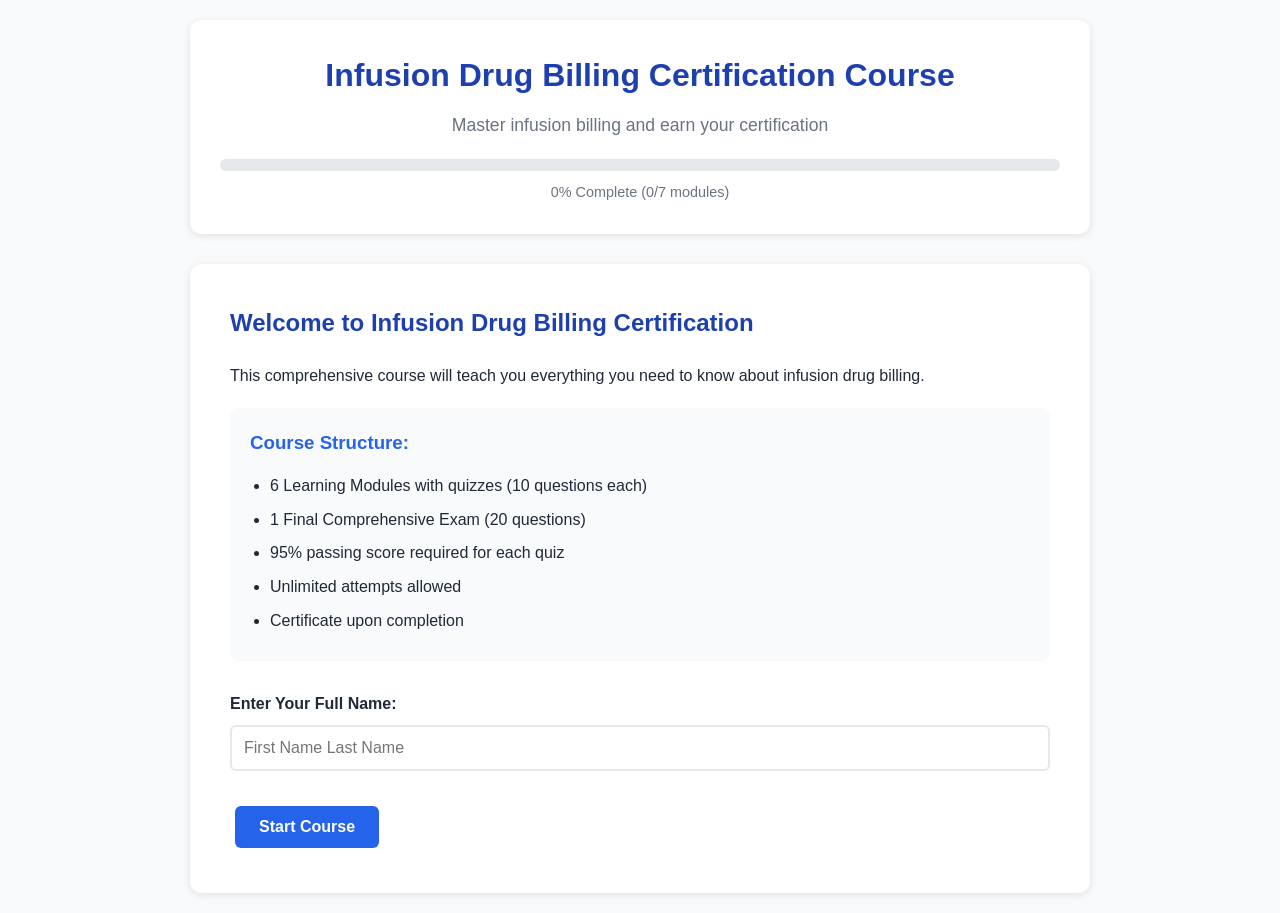
==== index.html @ d0e4aba7 "Initial commit: Infusion Drug Billing Certification Course - Complete 7-module course with quizzes -" ====
<!DOCTYPE html>
<html lang="en">
<head>
    <meta charset="UTF-8">
    <meta name="viewport" content="width=device-width, initial-scale=1.0">
    <title>Infusion Drug Billing Certification Course</title>
    <link rel="stylesheet" href="course.css">
</head>
<body>
    <div class="container">
        <!-- Header -->
        <header class="header">
            <h1>Infusion Drug Billing Certification Course</h1>
            <p class="subtitle">Master infusion billing and earn your certification</p>
            <div class="progress-bar-container">
                <div class="progress-bar" id="overallProgress"></div>
            </div>
            <p class="progress-text" id="progressText">0% Complete</p>
        </header>

        <!-- Welcome Screen -->
        <div id="welcomeScreen" class="screen active">
            <div class="welcome-card">
                <h2>Welcome to Infusion Drug Billing Certification</h2>
                <p>This comprehensive course will teach you everything you need to know about infusion drug billing.</p>

                <div class="course-info">
                    <h3>Course Structure:</h3>
                    <ul>
                        <li>6 Learning Modules with quizzes (10 questions each)</li>
                        <li>1 Final Comprehensive Exam (20 questions)</li>
                        <li>95% passing score required for each quiz</li>
                        <li>Unlimited attempts allowed</li>
                        <li>Certificate upon completion</li>
                    </ul>
                </div>

                <div class="input-group">
                    <label for="studentName">Enter Your Full Name:</label>
                    <input type="text" id="studentName" placeholder="First Name Last Name" required>
                </div>

                <button class="btn btn-primary" onclick="startCourse()">Start Course</button>
            </div>
        </div>

        <!-- Module List Screen -->
        <div id="moduleScreen" class="screen">
            <h2>Course Modules</h2>
            <div class="module-list" id="moduleList"></div>
            <button class="btn btn-secondary" onclick="showWelcome()">Back to Welcome</button>
        </div>

        <!-- Lesson Screen -->
        <div id="lessonScreen" class="screen">
            <div class="lesson-header">
                <h2 id="lessonTitle"></h2>
                <button class="btn btn-secondary" onclick="showModules()">Back to Modules</button>
            </div>
            <div class="lesson-content" id="lessonContent"></div>
            <button class="btn btn-primary" onclick="startQuiz()">Take Quiz</button>
        </div>

        <!-- Quiz Screen -->
        <div id="quizScreen" class="screen">
            <div class="quiz-header">
                <h2 id="quizTitle"></h2>
                <p id="quizProgress"></p>
            </div>
            <div class="question-container" id="questionContainer"></div>
            <div class="quiz-navigation">
                <button class="btn btn-secondary" id="prevBtn" onclick="previousQuestion()">Previous</button>
                <button class="btn btn-primary" id="nextBtn" onclick="nextQuestion()">Next</button>
                <button class="btn btn-success" id="submitBtn" onclick="submitQuiz()" style="display:none;">Submit Quiz</button>
            </div>
        </div>

        <!-- Results Screen -->
        <div id="resultsScreen" class="screen">
            <div class="results-card" id="resultsCard"></div>
        </div>

        <!-- Certificate Screen -->
        <div id="certificateScreen" class="screen">
            <div class="certificate-preview">
                <h2>🎓 Congratulations!</h2>
                <p>You have successfully completed the Infusion Drug Billing Certification Course.</p>
                <div class="certificate-container" id="certificateContainer"></div>
                <button class="btn btn-primary" onclick="downloadCertificate()">Download Certificate</button>
                <button class="btn btn-secondary" onclick="resetCourse()">Start New Course</button>
            </div>
        </div>
    </div>

    <script src="course.js"></script>
</body>
</html>
---- course.css ----
:root {
    --primary: #2563eb;
    --primary-dark: #1e40af;
    --success: #059669;
    --warning: #d97706;
    --danger: #dc2626;
    --text: #1f2937;
    --text-muted: #6b7280;
    --border: #e5e7eb;
    --bg: #f9fafb;
    --bg-light: #ffffff;
}

* {
    margin: 0;
    padding: 0;
    box-sizing: border-box;
}

body {
    font-family: 'Segoe UI', Tahoma, Geneva, Verdana, sans-serif;
    line-height: 1.6;
    color: var(--text);
    background: var(--bg);
    padding: 20px;
}

.container {
    max-width: 900px;
    margin: 0 auto;
}

/* Header */
.header {
    background: var(--bg-light);
    padding: 30px;
    border-radius: 12px;
    box-shadow: 0 2px 8px rgba(0,0,0,0.1);
    margin-bottom: 30px;
    text-align: center;
}

.header h1 {
    color: var(--primary-dark);
    margin-bottom: 10px;
}

.subtitle {
    color: var(--text-muted);
    font-size: 1.1rem;
    margin-bottom: 20px;
}

/* Progress Bar */
.progress-bar-container {
    width: 100%;
    height: 12px;
    background: var(--border);
    border-radius: 6px;
    overflow: hidden;
    margin: 20px 0 10px;
}

.progress-bar {
    height: 100%;
    background: linear-gradient(90deg, var(--success), var(--primary));
    width: 0%;
    transition: width 0.3s ease;
}

.progress-text {
    color: var(--text-muted);
    font-size: 0.9rem;
}

/* Screens */
.screen {
    display: none;
    animation: fadeIn 0.3s ease;
}

.screen.active {
    display: block;
}

@keyframes fadeIn {
    from { opacity: 0; transform: translateY(10px); }
    to { opacity: 1; transform: translateY(0); }
}

/* Welcome Card */
.welcome-card {
    background: var(--bg-light);
    padding: 40px;
    border-radius: 12px;
    box-shadow: 0 2px 8px rgba(0,0,0,0.1);
}

.welcome-card h2 {
    color: var(--primary-dark);
    margin-bottom: 20px;
}

.course-info {
    background: var(--bg);
    padding: 20px;
    border-radius: 8px;
    margin: 20px 0;
}

.course-info h3 {
    color: var(--primary);
    margin-bottom: 15px;
}

.course-info ul {
    margin-left: 20px;
}

.course-info li {
    margin-bottom: 8px;
}

.input-group {
    margin: 30px 0;
}

.input-group label {
    display: block;
    margin-bottom: 8px;
    font-weight: 600;
    color: var(--text);
}

.input-group input {
    width: 100%;
    padding: 12px;
    border: 2px solid var(--border);
    border-radius: 6px;
    font-size: 1rem;
    transition: border-color 0.3s;
}

.input-group input:focus {
    outline: none;
    border-color: var(--primary);
}

/* Buttons */
.btn {
    padding: 12px 24px;
    border: none;
    border-radius: 6px;
    font-size: 1rem;
    font-weight: 600;
    cursor: pointer;
    transition: all 0.3s;
    margin: 5px;
}

.btn-primary {
    background: var(--primary);
    color: white;
}

.btn-primary:hover {
    background: var(--primary-dark);
    transform: translateY(-2px);
}

.btn-secondary {
    background: var(--text-muted);
    color: white;
}

.btn-secondary:hover {
    background: var(--text);
    transform: translateY(-2px);
}

.btn-success {
    background: var(--success);
    color: white;
}

.btn-success:hover {
    background: #047857;
    transform: translateY(-2px);
}

/* Module List */
.module-list {
    display: grid;
    gap: 20px;
}

.module-card {
    background: var(--bg-light);
    padding: 25px;
    border-radius: 12px;
    box-shadow: 0 2px 8px rgba(0,0,0,0.1);
    cursor: pointer;
    transition: all 0.3s;
    border: 2px solid transparent;
}

.module-card:hover {
    transform: translateY(-3px);
    box-shadow: 0 4px 12px rgba(0,0,0,0.15);
    border-color: var(--primary);
}

.module-card.completed {
    border-color: var(--success);
    background: #f0fdf4;
}

.module-card.locked {
    opacity: 0.6;
    cursor: not-allowed;
}

.module-card.locked:hover {
    transform: none;
    box-shadow: 0 2px 8px rgba(0,0,0,0.1);
}

.module-header {
    display: flex;
    justify-content: space-between;
    align-items: center;
    margin-bottom: 10px;
}

.module-title {
    font-size: 1.3rem;
    font-weight: 600;
    color: var(--primary-dark);
}

.module-status {
    padding: 4px 12px;
    border-radius: 20px;
    font-size: 0.85rem;
    font-weight: 600;
}

.status-completed {
    background: #d1fae5;
    color: #065f46;
}

.status-locked {
    background: #fee2e2;
    color: #991b1b;
}

.status-available {
    background: #dbeafe;
    color: var(--primary-dark);
}

.module-description {
    color: var(--text-muted);
    margin-bottom: 10px;
}

.module-score {
    font-size: 0.9rem;
    color: var(--success);
    font-weight: 600;
}

/* Lesson Content */
.lesson-header {
    display: flex;
    justify-content: space-between;
    align-items: center;
    margin-bottom: 30px;
}

.lesson-content {
    background: var(--bg-light);
    padding: 30px;
    border-radius: 12px;
    box-shadow: 0 2px 8px rgba(0,0,0,0.1);
    margin-bottom: 20px;
}

.lesson-content h3 {
    color: var(--primary);
    margin: 25px 0 15px;
}

.lesson-content ul, .lesson-content ol {
    margin-left: 25px;
    margin-bottom: 15px;
}

.lesson-content li {
    margin-bottom: 8px;
}

.lesson-content table {
    width: 100%;
    border-collapse: collapse;
    margin: 20px 0;
    border: 1px solid var(--border);
    border-radius: 8px;
    overflow: hidden;
}

.lesson-content th {
    background: var(--primary);
    color: white;
    padding: 12px;
    text-align: left;
}

.lesson-content td {
    padding: 12px;
    border-bottom: 1px solid var(--border);
}

.lesson-content tr:last-child td {
    border-bottom: none;
}

.callout {
    padding: 15px;
    border-radius: 8px;
    margin: 15px 0;
    border-left: 4px solid;
}

.callout-info {
    background: #dbeafe;
    border-color: var(--primary);
}

.callout-warning {
    background: #fef3c7;
    border-color: var(--warning);
}

.callout-success {
    background: #d1fae5;
    border-color: var(--success);
}

/* Quiz */
.quiz-header {
    text-align: center;
    margin-bottom: 30px;
}

#quizProgress {
    color: var(--text-muted);
    font-size: 0.95rem;
}

.question-container {
    background: var(--bg-light);
    padding: 30px;
    border-radius: 12px;
    box-shadow: 0 2px 8px rgba(0,0,0,0.1);
    margin-bottom: 20px;
    min-height: 300px;
}

.question-text {
    font-size: 1.2rem;
    font-weight: 600;
    color: var(--text);
    margin-bottom: 25px;
    line-height: 1.5;
}

.options {
    display: flex;
    flex-direction: column;
    gap: 12px;
}

.option {
    display: flex;
    align-items: center;
    padding: 15px;
    border: 2px solid var(--border);
    border-radius: 8px;
    cursor: pointer;
    transition: all 0.3s;
}

.option:hover {
    background: var(--bg);
    border-color: var(--primary);
}

.option input[type="radio"] {
    margin-right: 12px;
    width: 20px;
    height: 20px;
    cursor: pointer;
}

.option label {
    cursor: pointer;
    flex: 1;
}

.option.selected {
    background: #dbeafe;
    border-color: var(--primary);
}

.quiz-navigation {
    display: flex;
    justify-content: space-between;
    margin-top: 20px;
}

/* Results */
.results-card {
    background: var(--bg-light);
    padding: 40px;
    border-radius: 12px;
    box-shadow: 0 2px 8px rgba(0,0,0,0.1);
    text-align: center;
}

.results-card h2 {
    font-size: 2rem;
    margin-bottom: 20px;
}

.score-display {
    font-size: 4rem;
    font-weight: 700;
    margin: 30px 0;
}

.score-display.pass {
    color: var(--success);
}

.score-display.fail {
    color: var(--danger);
}

.result-message {
    font-size: 1.2rem;
    margin-bottom: 30px;
}

.result-message.pass {
    color: var(--success);
}

.result-message.fail {
    color: var(--danger);
}

.question-review {
    text-align: left;
    background: var(--bg);
    padding: 20px;
    border-radius: 8px;
    margin: 20px 0;
    max-height: 400px;
    overflow-y: auto;
}

.review-item {
    padding: 15px;
    margin-bottom: 10px;
    border-radius: 6px;
}

.review-item.correct {
    background: #d1fae5;
    border-left: 4px solid var(--success);
}

.review-item.incorrect {
    background: #fee2e2;
    border-left: 4px solid var(--danger);
}

.review-question {
    font-weight: 600;
    margin-bottom: 8px;
}

.review-answer {
    font-size: 0.9rem;
    color: var(--text-muted);
}

/* Certificate */
.certificate-preview {
    text-align: center;
}

.certificate-container {
    background: var(--bg-light);
    padding: 50px;
    border-radius: 12px;
    box-shadow: 0 4px 16px rgba(0,0,0,0.15);
    margin: 30px 0;
    border: 10px solid var(--primary);
}

.certificate-content {
    text-align: center;
}

.certificate-content h1 {
    font-size: 2.5rem;
    color: var(--primary-dark);
    margin-bottom: 30px;
    font-family: 'Georgia', serif;
}

.certificate-content .cert-text {
    font-size: 1.1rem;
    margin: 15px 0;
}

.certificate-content .student-name {
    font-size: 2rem;
    font-weight: 700;
    color: var(--primary);
    margin: 30px 0;
    font-family: 'Georgia', serif;
}

.certificate-content .course-title {
    font-size: 1.3rem;
    font-weight: 600;
    margin: 20px 0;
}

.certificate-content .cert-date {
    font-size: 1rem;
    color: var(--text-muted);
    margin-top: 30px;
}

/* Responsive */
@media (max-width: 768px) {
    .container {
        padding: 10px;
    }

    .welcome-card,
    .lesson-content,
    .question-container,
    .results-card {
        padding: 20px;
    }

    .quiz-navigation {
        flex-direction: column;
    }

    .btn {
        width: 100%;
    }

    .certificate-container {
        padding: 30px 20px;
    }

    .certificate-content h1 {
        font-size: 1.8rem;
    }

    .certificate-content .student-name {
        font-size: 1.5rem;
    }
}
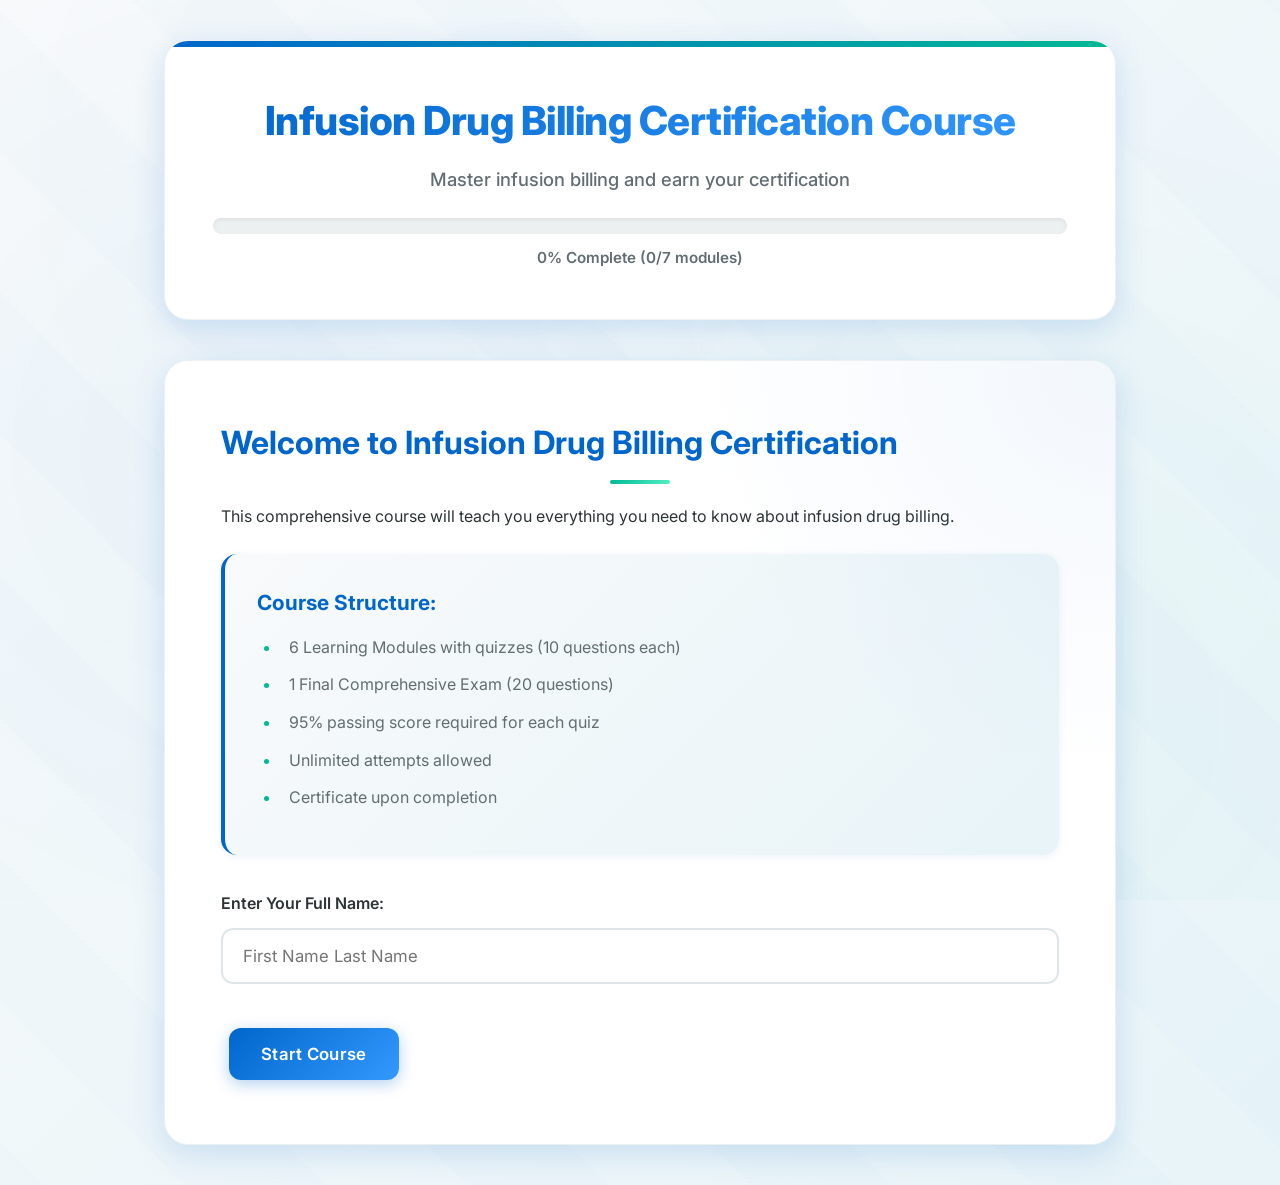
==== commit 2b2c1b47: "Upgrade to modern healthcare-themed UI design - Add modern color palette with healthcare theme (blue" ====
--- a/index.html
+++ b/index.html
@@ -4,6 +4,9 @@
     <meta charset="UTF-8">
     <meta name="viewport" content="width=device-width, initial-scale=1.0">
     <title>Infusion Drug Billing Certification Course</title>
+    <link rel="preconnect" href="https://fonts.googleapis.com">
+    <link rel="preconnect" href="https://fonts.gstatic.com" crossorigin>
+    <link href="https://fonts.googleapis.com/css2?family=Inter:wght@400;500;600;700;800&display=swap" rel="stylesheet">
     <link rel="stylesheet" href="course.css">
 </head>
 <body>
--- a/course.css
+++ b/course.css
@@ -1,14 +1,41 @@
 :root {
-    --primary: #2563eb;
-    --primary-dark: #1e40af;
-    --success: #059669;
-    --warning: #d97706;
-    --danger: #dc2626;
-    --text: #1f2937;
-    --text-muted: #6b7280;
-    --border: #e5e7eb;
-    --bg: #f9fafb;
-    --bg-light: #ffffff;
+    /* Modern Healthcare Color Palette */
+    --primary: #0066CC;
+    --primary-light: #3399FF;
+    --primary-dark: #004C99;
+    --secondary: #00B894;
+    --secondary-light: #55EFC4;
+    --success: #00B894;
+    --warning: #FDCB6E;
+    --danger: #FF7675;
+    --info: #74B9FF;
+
+    /* Neutral Colors */
+    --text-primary: #2D3436;
+    --text-secondary: #636E72;
+    --text-muted: #B2BEC3;
+    --bg-primary: #F8FAFB;
+    --bg-secondary: #FFFFFF;
+    --bg-card: #FFFFFF;
+    --border: #DFE6E9;
+    --border-light: #ECF0F1;
+
+    /* Medical Theme Gradients */
+    --gradient-primary: linear-gradient(135deg, #0066CC 0%, #3399FF 100%);
+    --gradient-success: linear-gradient(135deg, #00B894 0%, #55EFC4 100%);
+    --gradient-header: linear-gradient(135deg, #0066CC 0%, #00B894 100%);
+    --gradient-bg: linear-gradient(135deg, #F8FAFB 0%, #E8F4F8 100%);
+
+    /* Shadows */
+    --shadow-sm: 0 2px 8px rgba(0, 102, 204, 0.08);
+    --shadow-md: 0 4px 16px rgba(0, 102, 204, 0.12);
+    --shadow-lg: 0 8px 32px rgba(0, 102, 204, 0.16);
+    --shadow-hover: 0 12px 40px rgba(0, 102, 204, 0.2);
+
+    /* Animation Timings */
+    --transition-fast: 0.2s ease;
+    --transition-normal: 0.3s ease;
+    --transition-slow: 0.5s ease;
 }
 
 * {
@@ -17,258 +44,526 @@
     box-sizing: border-box;
 }
 
+@keyframes fadeIn {
+    from {
+        opacity: 0;
+        transform: translateY(20px);
+    }
+    to {
+        opacity: 1;
+        transform: translateY(0);
+    }
+}
+
+@keyframes slideInFromRight {
+    from {
+        opacity: 0;
+        transform: translateX(30px);
+    }
+    to {
+        opacity: 1;
+        transform: translateX(0);
+    }
+}
+
+@keyframes scaleIn {
+    from {
+        opacity: 0;
+        transform: scale(0.9);
+    }
+    to {
+        opacity: 1;
+        transform: scale(1);
+    }
+}
+
+@keyframes pulse {
+    0%, 100% {
+        transform: scale(1);
+    }
+    50% {
+        transform: scale(1.05);
+    }
+}
+
+@keyframes shimmer {
+    0% {
+        background-position: -1000px 0;
+    }
+    100% {
+        background-position: 1000px 0;
+    }
+}
+
+@keyframes float {
+    0%, 100% {
+        transform: translateY(0px);
+    }
+    50% {
+        transform: translateY(-10px);
+    }
+}
+
 body {
-    font-family: 'Segoe UI', Tahoma, Geneva, Verdana, sans-serif;
+    font-family: 'Inter', 'Segoe UI', -apple-system, BlinkMacSystemFont, sans-serif;
     line-height: 1.6;
-    color: var(--text);
-    background: var(--bg);
-    padding: 20px;
+    color: var(--text-primary);
+    background: var(--gradient-bg);
+    padding: 0;
+    min-height: 100vh;
+    position: relative;
+    overflow-x: hidden;
+}
+
+/* Medical Background Pattern */
+body::before {
+    content: '';
+    position: fixed;
+    top: 0;
+    left: 0;
+    right: 0;
+    bottom: 0;
+    background-image:
+        radial-gradient(circle at 20% 50%, rgba(0, 102, 204, 0.03) 0%, transparent 50%),
+        radial-gradient(circle at 80% 80%, rgba(0, 184, 148, 0.03) 0%, transparent 50%),
+        radial-gradient(circle at 40% 20%, rgba(116, 185, 255, 0.02) 0%, transparent 50%);
+    z-index: -1;
+    animation: float 20s ease-in-out infinite;
+}
+
+/* Medical Icons Pattern (CSS-only) */
+body::after {
+    content: '';
+    position: fixed;
+    top: -50%;
+    left: -50%;
+    width: 200%;
+    height: 200%;
+    background-image:
+        repeating-linear-gradient(45deg, transparent, transparent 100px, rgba(0, 102, 204, 0.01) 100px, rgba(0, 102, 204, 0.01) 200px);
+    z-index: -1;
+    animation: shimmer 60s linear infinite;
+    pointer-events: none;
 }
 
 .container {
-    max-width: 900px;
+    max-width: 1000px;
     margin: 0 auto;
-}
-
-/* Header */
+    padding: 40px 24px;
+    position: relative;
+    z-index: 1;
+}
+
+/* Enhanced Header */
 .header {
-    background: var(--bg-light);
-    padding: 30px;
-    border-radius: 12px;
-    box-shadow: 0 2px 8px rgba(0,0,0,0.1);
-    margin-bottom: 30px;
+    background: var(--bg-secondary);
+    padding: 48px;
+    border-radius: 24px;
+    box-shadow: var(--shadow-lg);
+    margin-bottom: 40px;
     text-align: center;
+    position: relative;
+    overflow: hidden;
+    animation: fadeIn 0.6s ease;
+    border: 1px solid var(--border-light);
+}
+
+.header::before {
+    content: '';
+    position: absolute;
+    top: 0;
+    left: 0;
+    right: 0;
+    height: 6px;
+    background: var(--gradient-header);
+    animation: shimmer 3s ease-in-out infinite;
 }
 
 .header h1 {
-    color: var(--primary-dark);
-    margin-bottom: 10px;
+    background: var(--gradient-primary);
+    -webkit-background-clip: text;
+    -webkit-text-fill-color: transparent;
+    background-clip: text;
+    font-size: 2.5rem;
+    font-weight: 800;
+    margin-bottom: 12px;
+    letter-spacing: -0.5px;
+    animation: slideInFromRight 0.6s ease;
 }
 
 .subtitle {
-    color: var(--text-muted);
-    font-size: 1.1rem;
-    margin-bottom: 20px;
-}
-
-/* Progress Bar */
+    color: var(--text-secondary);
+    font-size: 1.15rem;
+    margin-bottom: 24px;
+    font-weight: 500;
+    animation: slideInFromRight 0.7s ease;
+}
+
+/* Enhanced Progress Bar */
 .progress-bar-container {
     width: 100%;
-    height: 12px;
-    background: var(--border);
-    border-radius: 6px;
+    height: 16px;
+    background: var(--border-light);
+    border-radius: 16px;
     overflow: hidden;
-    margin: 20px 0 10px;
+    margin: 24px 0 12px;
+    box-shadow: inset 0 2px 4px rgba(0, 0, 0, 0.06);
+    position: relative;
+    animation: slideInFromRight 0.8s ease;
 }
 
 .progress-bar {
     height: 100%;
-    background: linear-gradient(90deg, var(--success), var(--primary));
+    background: var(--gradient-success);
     width: 0%;
-    transition: width 0.3s ease;
+    transition: width 0.8s cubic-bezier(0.4, 0, 0.2, 1);
+    position: relative;
+    border-radius: 16px;
+    box-shadow: 0 2px 8px rgba(0, 184, 148, 0.3);
+}
+
+.progress-bar::after {
+    content: '';
+    position: absolute;
+    top: 0;
+    left: 0;
+    right: 0;
+    bottom: 0;
+    background: linear-gradient(
+        90deg,
+        transparent,
+        rgba(255, 255, 255, 0.3),
+        transparent
+    );
+    animation: shimmer 2s infinite;
 }
 
 .progress-text {
-    color: var(--text-muted);
-    font-size: 0.9rem;
-}
-
-/* Screens */
+    color: var(--text-secondary);
+    font-size: 0.95rem;
+    font-weight: 600;
+    animation: slideInFromRight 0.9s ease;
+}
+
+/* Screen Transitions */
 .screen {
     display: none;
-    animation: fadeIn 0.3s ease;
 }
 
 .screen.active {
     display: block;
-}
-
-@keyframes fadeIn {
-    from { opacity: 0; transform: translateY(10px); }
-    to { opacity: 1; transform: translateY(0); }
+    animation: fadeIn 0.5s ease;
 }
 
 /* Welcome Card */
 .welcome-card {
-    background: var(--bg-light);
-    padding: 40px;
-    border-radius: 12px;
-    box-shadow: 0 2px 8px rgba(0,0,0,0.1);
+    background: var(--bg-card);
+    padding: 56px;
+    border-radius: 24px;
+    box-shadow: var(--shadow-lg);
+    animation: scaleIn 0.6s ease;
+    border: 1px solid var(--border-light);
+    position: relative;
+    overflow: hidden;
+}
+
+.welcome-card::before {
+    content: '';
+    position: absolute;
+    top: -50%;
+    right: -50%;
+    width: 100%;
+    height: 100%;
+    background: radial-gradient(circle, rgba(0, 102, 204, 0.05) 0%, transparent 70%);
+    animation: float 15s ease-in-out infinite;
 }
 
 .welcome-card h2 {
-    color: var(--primary-dark);
+    color: var(--primary);
     margin-bottom: 20px;
+    font-size: 2rem;
+    font-weight: 700;
+    position: relative;
+}
+
+.welcome-card h2::after {
+    content: '';
+    display: block;
+    width: 60px;
+    height: 4px;
+    background: var(--gradient-success);
+    margin: 12px auto;
+    border-radius: 2px;
 }
 
 .course-info {
-    background: var(--bg);
-    padding: 20px;
-    border-radius: 8px;
-    margin: 20px 0;
+    background: linear-gradient(135deg, #F8FAFB 0%, #E8F4F8 100%);
+    padding: 32px;
+    border-radius: 16px;
+    margin: 24px 0;
+    border-left: 4px solid var(--primary);
+    box-shadow: var(--shadow-sm);
+    transition: transform var(--transition-normal), box-shadow var(--transition-normal);
+}
+
+.course-info:hover {
+    transform: translateY(-2px);
+    box-shadow: var(--shadow-md);
 }
 
 .course-info h3 {
     color: var(--primary);
-    margin-bottom: 15px;
+    margin-bottom: 16px;
+    font-size: 1.3rem;
+    font-weight: 700;
 }
 
 .course-info ul {
-    margin-left: 20px;
+    margin-left: 24px;
 }
 
 .course-info li {
-    margin-bottom: 8px;
-}
-
+    margin-bottom: 12px;
+    color: var(--text-secondary);
+    font-size: 1rem;
+    position: relative;
+    padding-left: 8px;
+}
+
+.course-info li::marker {
+    color: var(--secondary);
+}
+
+/* Input Group */
 .input-group {
-    margin: 30px 0;
+    margin: 36px 0;
+    position: relative;
 }
 
 .input-group label {
     display: block;
-    margin-bottom: 8px;
+    margin-bottom: 12px;
     font-weight: 600;
-    color: var(--text);
+    color: var(--text-primary);
+    font-size: 1rem;
 }
 
 .input-group input {
     width: 100%;
-    padding: 12px;
+    padding: 16px 20px;
     border: 2px solid var(--border);
-    border-radius: 6px;
-    font-size: 1rem;
-    transition: border-color 0.3s;
+    border-radius: 12px;
+    font-size: 1.05rem;
+    transition: all var(--transition-normal);
+    background: var(--bg-secondary);
+    font-family: inherit;
 }
 
 .input-group input:focus {
     outline: none;
     border-color: var(--primary);
-}
-
-/* Buttons */
+    box-shadow: 0 0 0 4px rgba(0, 102, 204, 0.1);
+    transform: translateY(-2px);
+}
+
+/* Enhanced Buttons */
 .btn {
-    padding: 12px 24px;
+    padding: 16px 32px;
     border: none;
-    border-radius: 6px;
-    font-size: 1rem;
+    border-radius: 12px;
+    font-size: 1.05rem;
     font-weight: 600;
     cursor: pointer;
-    transition: all 0.3s;
-    margin: 5px;
+    transition: all var(--transition-normal);
+    margin: 8px;
+    position: relative;
+    overflow: hidden;
+    font-family: inherit;
+    letter-spacing: 0.3px;
+}
+
+.btn::before {
+    content: '';
+    position: absolute;
+    top: 50%;
+    left: 50%;
+    width: 0;
+    height: 0;
+    border-radius: 50%;
+    background: rgba(255, 255, 255, 0.3);
+    transform: translate(-50%, -50%);
+    transition: width 0.6s, height 0.6s;
+}
+
+.btn:hover::before {
+    width: 300px;
+    height: 300px;
 }
 
 .btn-primary {
-    background: var(--primary);
+    background: var(--gradient-primary);
     color: white;
+    box-shadow: 0 4px 16px rgba(0, 102, 204, 0.3);
 }
 
 .btn-primary:hover {
-    background: var(--primary-dark);
-    transform: translateY(-2px);
+    transform: translateY(-3px);
+    box-shadow: var(--shadow-hover);
+}
+
+.btn-primary:active {
+    transform: translateY(-1px);
 }
 
 .btn-secondary {
     background: var(--text-muted);
     color: white;
+    box-shadow: 0 4px 16px rgba(0, 0, 0, 0.1);
 }
 
 .btn-secondary:hover {
-    background: var(--text);
-    transform: translateY(-2px);
+    background: var(--text-secondary);
+    transform: translateY(-3px);
+    box-shadow: 0 6px 20px rgba(0, 0, 0, 0.15);
 }
 
 .btn-success {
-    background: var(--success);
+    background: var(--gradient-success);
     color: white;
+    box-shadow: 0 4px 16px rgba(0, 184, 148, 0.3);
 }
 
 .btn-success:hover {
-    background: #047857;
-    transform: translateY(-2px);
+    transform: translateY(-3px);
+    box-shadow: 0 6px 24px rgba(0, 184, 148, 0.4);
 }
 
 /* Module List */
 .module-list {
     display: grid;
-    gap: 20px;
+    gap: 24px;
+    margin: 24px 0;
 }
 
 .module-card {
-    background: var(--bg-light);
-    padding: 25px;
-    border-radius: 12px;
-    box-shadow: 0 2px 8px rgba(0,0,0,0.1);
+    background: var(--bg-card);
+    padding: 32px;
+    border-radius: 20px;
+    box-shadow: var(--shadow-sm);
     cursor: pointer;
-    transition: all 0.3s;
-    border: 2px solid transparent;
+    transition: all var(--transition-normal);
+    border: 2px solid var(--border-light);
+    position: relative;
+    overflow: hidden;
+    animation: fadeIn 0.5s ease backwards;
+}
+
+.module-card:nth-child(1) { animation-delay: 0.1s; }
+.module-card:nth-child(2) { animation-delay: 0.2s; }
+.module-card:nth-child(3) { animation-delay: 0.3s; }
+.module-card:nth-child(4) { animation-delay: 0.4s; }
+.module-card:nth-child(5) { animation-delay: 0.5s; }
+.module-card:nth-child(6) { animation-delay: 0.6s; }
+.module-card:nth-child(7) { animation-delay: 0.7s; }
+
+.module-card::before {
+    content: '';
+    position: absolute;
+    top: 0;
+    left: 0;
+    width: 6px;
+    height: 100%;
+    background: var(--gradient-primary);
+    opacity: 0;
+    transition: opacity var(--transition-normal);
+}
+
+.module-card:hover::before {
+    opacity: 1;
 }
 
 .module-card:hover {
-    transform: translateY(-3px);
-    box-shadow: 0 4px 12px rgba(0,0,0,0.15);
-    border-color: var(--primary);
+    transform: translateY(-6px) translateX(4px);
+    box-shadow: var(--shadow-hover);
+    border-color: var(--primary-light);
 }
 
 .module-card.completed {
-    border-color: var(--success);
-    background: #f0fdf4;
+    border-color: var(--secondary);
+    background: linear-gradient(135deg, #FFFFFF 0%, #F0FFF8 100%);
+}
+
+.module-card.completed::before {
+    background: var(--gradient-success);
+    opacity: 1;
 }
 
 .module-card.locked {
     opacity: 0.6;
     cursor: not-allowed;
+    filter: grayscale(0.3);
 }
 
 .module-card.locked:hover {
     transform: none;
-    box-shadow: 0 2px 8px rgba(0,0,0,0.1);
+    box-shadow: var(--shadow-sm);
 }
 
 .module-header {
     display: flex;
     justify-content: space-between;
     align-items: center;
-    margin-bottom: 10px;
+    margin-bottom: 16px;
+    gap: 16px;
 }
 
 .module-title {
-    font-size: 1.3rem;
-    font-weight: 600;
-    color: var(--primary-dark);
+    font-size: 1.4rem;
+    font-weight: 700;
+    color: var(--primary);
+    flex: 1;
 }
 
 .module-status {
-    padding: 4px 12px;
+    padding: 8px 16px;
     border-radius: 20px;
     font-size: 0.85rem;
-    font-weight: 600;
+    font-weight: 700;
+    white-space: nowrap;
+    letter-spacing: 0.5px;
+    text-transform: uppercase;
 }
 
 .status-completed {
-    background: #d1fae5;
-    color: #065f46;
+    background: var(--gradient-success);
+    color: white;
+    box-shadow: 0 2px 8px rgba(0, 184, 148, 0.3);
+    animation: pulse 2s ease-in-out infinite;
 }
 
 .status-locked {
-    background: #fee2e2;
-    color: #991b1b;
+    background: #FFE5E5;
+    color: #CC0000;
 }
 
 .status-available {
-    background: #dbeafe;
-    color: var(--primary-dark);
+    background: var(--gradient-primary);
+    color: white;
+    box-shadow: 0 2px 8px rgba(0, 102, 204, 0.3);
 }
 
 .module-description {
-    color: var(--text-muted);
-    margin-bottom: 10px;
+    color: var(--text-secondary);
+    margin-bottom: 12px;
+    line-height: 1.6;
+    font-size: 1.05rem;
 }
 
 .module-score {
-    font-size: 0.9rem;
+    font-size: 1rem;
     color: var(--success);
-    font-weight: 600;
+    font-weight: 700;
+    margin-top: 12px;
 }
 
 /* Lesson Content */
@@ -276,181 +571,317 @@
     display: flex;
     justify-content: space-between;
     align-items: center;
-    margin-bottom: 30px;
+    margin-bottom: 32px;
+    flex-wrap: wrap;
+    gap: 16px;
 }
 
 .lesson-content {
-    background: var(--bg-light);
-    padding: 30px;
-    border-radius: 12px;
-    box-shadow: 0 2px 8px rgba(0,0,0,0.1);
-    margin-bottom: 20px;
+    background: var(--bg-card);
+    padding: 48px;
+    border-radius: 20px;
+    box-shadow: var(--shadow-md);
+    margin-bottom: 24px;
+    animation: scaleIn 0.5s ease;
+    border: 1px solid var(--border-light);
 }
 
 .lesson-content h3 {
     color: var(--primary);
-    margin: 25px 0 15px;
-}
-
-.lesson-content ul, .lesson-content ol {
-    margin-left: 25px;
-    margin-bottom: 15px;
+    margin: 32px 0 16px;
+    font-size: 1.5rem;
+    font-weight: 700;
+    position: relative;
+    padding-left: 16px;
+}
+
+.lesson-content h3::before {
+    content: '';
+    position: absolute;
+    left: 0;
+    top: 50%;
+    transform: translateY(-50%);
+    width: 4px;
+    height: 24px;
+    background: var(--gradient-success);
+    border-radius: 2px;
+}
+
+.lesson-content h4 {
+    color: var(--text-primary);
+    margin: 24px 0 12px;
+    font-size: 1.2rem;
+    font-weight: 600;
+}
+
+.lesson-content p {
+    color: var(--text-secondary);
+    margin-bottom: 16px;
+    font-size: 1.05rem;
+    line-height: 1.7;
+}
+
+.lesson-content ul,
+.lesson-content ol {
+    margin-left: 28px;
+    margin-bottom: 20px;
 }
 
 .lesson-content li {
-    margin-bottom: 8px;
-}
-
+    margin-bottom: 12px;
+    color: var(--text-secondary);
+    font-size: 1.05rem;
+    line-height: 1.6;
+}
+
+.lesson-content li strong {
+    color: var(--primary);
+}
+
+/* Enhanced Tables */
 .lesson-content table {
     width: 100%;
-    border-collapse: collapse;
-    margin: 20px 0;
-    border: 1px solid var(--border);
-    border-radius: 8px;
+    border-collapse: separate;
+    border-spacing: 0;
+    margin: 24px 0;
+    border-radius: 12px;
     overflow: hidden;
+    box-shadow: var(--shadow-sm);
+    border: 1px solid var(--border-light);
 }
 
 .lesson-content th {
-    background: var(--primary);
+    background: var(--gradient-primary);
     color: white;
-    padding: 12px;
+    padding: 16px;
     text-align: left;
+    font-weight: 700;
+    font-size: 0.95rem;
+    letter-spacing: 0.5px;
+    text-transform: uppercase;
 }
 
 .lesson-content td {
-    padding: 12px;
-    border-bottom: 1px solid var(--border);
+    padding: 16px;
+    border-bottom: 1px solid var(--border-light);
+    background: var(--bg-secondary);
+    transition: background var(--transition-fast);
+    font-size: 1rem;
+}
+
+.lesson-content tr:hover td {
+    background: #F8FAFB;
 }
 
 .lesson-content tr:last-child td {
     border-bottom: none;
 }
 
+.lesson-content td strong {
+    color: var(--primary);
+    font-weight: 600;
+}
+
+/* Enhanced Callouts */
 .callout {
-    padding: 15px;
-    border-radius: 8px;
-    margin: 15px 0;
+    padding: 24px;
+    border-radius: 12px;
+    margin: 24px 0;
     border-left: 4px solid;
+    position: relative;
+    animation: slideInFromRight 0.5s ease;
+    box-shadow: var(--shadow-sm);
+    transition: all var(--transition-normal);
+}
+
+.callout:hover {
+    transform: translateX(4px);
+    box-shadow: var(--shadow-md);
+}
+
+.callout strong {
+    font-size: 1.05rem;
+    display: block;
+    margin-bottom: 8px;
 }
 
 .callout-info {
-    background: #dbeafe;
-    border-color: var(--primary);
+    background: linear-gradient(135deg, #E8F4FF 0%, #F0F8FF 100%);
+    border-color: var(--info);
 }
 
 .callout-warning {
-    background: #fef3c7;
+    background: linear-gradient(135deg, #FFF8E1 0%, #FFFBF0 100%);
     border-color: var(--warning);
 }
 
 .callout-success {
-    background: #d1fae5;
+    background: linear-gradient(135deg, #E8F9F4 0%, #F0FFF8 100%);
     border-color: var(--success);
 }
 
-/* Quiz */
+/* Quiz Styling */
 .quiz-header {
     text-align: center;
-    margin-bottom: 30px;
+    margin-bottom: 32px;
+    animation: fadeIn 0.5s ease;
+}
+
+.quiz-header h2 {
+    color: var(--primary);
+    font-size: 2rem;
+    font-weight: 700;
+    margin-bottom: 12px;
 }
 
 #quizProgress {
-    color: var(--text-muted);
-    font-size: 0.95rem;
+    color: var(--text-secondary);
+    font-size: 1.05rem;
+    font-weight: 600;
 }
 
 .question-container {
-    background: var(--bg-light);
-    padding: 30px;
+    background: var(--bg-card);
+    padding: 48px;
+    border-radius: 20px;
+    box-shadow: var(--shadow-md);
+    margin-bottom: 24px;
+    min-height: 400px;
+    animation: scaleIn 0.5s ease;
+    border: 1px solid var(--border-light);
+}
+
+.question-text {
+    font-size: 1.3rem;
+    font-weight: 600;
+    color: var(--text-primary);
+    margin-bottom: 32px;
+    line-height: 1.6;
+    padding: 20px;
+    background: linear-gradient(135deg, #F8FAFB 0%, #FFFFFF 100%);
     border-radius: 12px;
-    box-shadow: 0 2px 8px rgba(0,0,0,0.1);
-    margin-bottom: 20px;
-    min-height: 300px;
-}
-
-.question-text {
-    font-size: 1.2rem;
-    font-weight: 600;
-    color: var(--text);
-    margin-bottom: 25px;
-    line-height: 1.5;
+    border-left: 4px solid var(--primary);
 }
 
 .options {
     display: flex;
     flex-direction: column;
-    gap: 12px;
+    gap: 16px;
 }
 
 .option {
     display: flex;
     align-items: center;
-    padding: 15px;
+    padding: 20px 24px;
     border: 2px solid var(--border);
-    border-radius: 8px;
+    border-radius: 12px;
     cursor: pointer;
-    transition: all 0.3s;
+    transition: all var(--transition-normal);
+    background: var(--bg-secondary);
+    position: relative;
+    overflow: hidden;
+}
+
+.option::before {
+    content: '';
+    position: absolute;
+    left: 0;
+    top: 0;
+    width: 4px;
+    height: 100%;
+    background: var(--gradient-primary);
+    transform: scaleY(0);
+    transition: transform var(--transition-normal);
 }
 
 .option:hover {
-    background: var(--bg);
+    border-color: var(--primary-light);
+    transform: translateX(8px);
+    box-shadow: var(--shadow-sm);
+}
+
+.option:hover::before {
+    transform: scaleY(1);
+}
+
+.option.selected {
+    background: linear-gradient(135deg, #E8F4FF 0%, #F0F8FF 100%);
     border-color: var(--primary);
+    box-shadow: var(--shadow-md);
+}
+
+.option.selected::before {
+    transform: scaleY(1);
 }
 
 .option input[type="radio"] {
-    margin-right: 12px;
-    width: 20px;
-    height: 20px;
+    margin-right: 16px;
+    width: 24px;
+    height: 24px;
     cursor: pointer;
+    accent-color: var(--primary);
 }
 
 .option label {
     cursor: pointer;
     flex: 1;
-}
-
-.option.selected {
-    background: #dbeafe;
-    border-color: var(--primary);
+    font-size: 1.05rem;
+    color: var(--text-secondary);
+    line-height: 1.5;
 }
 
 .quiz-navigation {
     display: flex;
     justify-content: space-between;
-    margin-top: 20px;
+    margin-top: 24px;
+    gap: 12px;
+    flex-wrap: wrap;
 }
 
 /* Results */
 .results-card {
-    background: var(--bg-light);
-    padding: 40px;
-    border-radius: 12px;
-    box-shadow: 0 2px 8px rgba(0,0,0,0.1);
+    background: var(--bg-card);
+    padding: 56px;
+    border-radius: 24px;
+    box-shadow: var(--shadow-lg);
     text-align: center;
+    animation: scaleIn 0.6s ease;
+    border: 1px solid var(--border-light);
 }
 
 .results-card h2 {
-    font-size: 2rem;
-    margin-bottom: 20px;
+    font-size: 2.2rem;
+    margin-bottom: 24px;
+    color: var(--primary);
+    font-weight: 700;
 }
 
 .score-display {
-    font-size: 4rem;
-    font-weight: 700;
-    margin: 30px 0;
+    font-size: 5rem;
+    font-weight: 800;
+    margin: 40px 0;
+    animation: pulse 2s ease-in-out infinite;
+    text-shadow: 0 4px 8px rgba(0, 0, 0, 0.1);
 }
 
 .score-display.pass {
-    color: var(--success);
+    background: var(--gradient-success);
+    -webkit-background-clip: text;
+    -webkit-text-fill-color: transparent;
+    background-clip: text;
 }
 
 .score-display.fail {
-    color: var(--danger);
+    background: linear-gradient(135deg, #FF7675 0%, #FF6B6B 100%);
+    -webkit-background-clip: text;
+    -webkit-text-fill-color: transparent;
+    background-clip: text;
 }
 
 .result-message {
-    font-size: 1.2rem;
-    margin-bottom: 30px;
+    font-size: 1.4rem;
+    margin-bottom: 32px;
+    font-weight: 600;
 }
 
 .result-message.pass {
@@ -461,103 +892,191 @@
     color: var(--danger);
 }
 
+/* Question Review */
 .question-review {
     text-align: left;
-    background: var(--bg);
+    background: var(--bg-primary);
+    padding: 24px;
+    border-radius: 16px;
+    margin: 32px 0;
+    max-height: 500px;
+    overflow-y: auto;
+    border: 1px solid var(--border-light);
+}
+
+.question-review::-webkit-scrollbar {
+    width: 8px;
+}
+
+.question-review::-webkit-scrollbar-track {
+    background: var(--border-light);
+    border-radius: 4px;
+}
+
+.question-review::-webkit-scrollbar-thumb {
+    background: var(--primary);
+    border-radius: 4px;
+}
+
+.review-item {
     padding: 20px;
-    border-radius: 8px;
-    margin: 20px 0;
-    max-height: 400px;
-    overflow-y: auto;
-}
-
-.review-item {
-    padding: 15px;
-    margin-bottom: 10px;
-    border-radius: 6px;
-}
+    margin-bottom: 12px;
+    border-radius: 12px;
+    border-left: 4px solid;
+    animation: fadeIn 0.5s ease backwards;
+}
+
+.review-item:nth-child(1) { animation-delay: 0.05s; }
+.review-item:nth-child(2) { animation-delay: 0.1s; }
+.review-item:nth-child(3) { animation-delay: 0.15s; }
 
 .review-item.correct {
-    background: #d1fae5;
-    border-left: 4px solid var(--success);
+    background: linear-gradient(135deg, #E8F9F4 0%, #F0FFF8 100%);
+    border-color: var(--success);
 }
 
 .review-item.incorrect {
-    background: #fee2e2;
-    border-left: 4px solid var(--danger);
+    background: linear-gradient(135deg, #FFE8E8 0%, #FFF0F0 100%);
+    border-color: var(--danger);
 }
 
 .review-question {
     font-weight: 600;
     margin-bottom: 8px;
+    color: var(--text-primary);
+    font-size: 1.05rem;
 }
 
 .review-answer {
-    font-size: 0.9rem;
-    color: var(--text-muted);
+    font-size: 0.95rem;
+    color: var(--text-secondary);
+    line-height: 1.6;
 }
 
 /* Certificate */
 .certificate-preview {
     text-align: center;
+    animation: fadeIn 0.6s ease;
+}
+
+.certificate-preview h2 {
+    font-size: 2.5rem;
+    margin-bottom: 16px;
+    background: var(--gradient-success);
+    -webkit-background-clip: text;
+    -webkit-text-fill-color: transparent;
+    background-clip: text;
 }
 
 .certificate-container {
-    background: var(--bg-light);
-    padding: 50px;
+    background: var(--bg-card);
+    padding: 64px;
+    border-radius: 24px;
+    box-shadow: var(--shadow-lg);
+    margin: 40px 0;
+    border: 12px solid transparent;
+    background-image:
+        linear-gradient(white, white),
+        var(--gradient-header);
+    background-origin: border-box;
+    background-clip: padding-box, border-box;
+    position: relative;
+    animation: scaleIn 0.8s ease;
+}
+
+.certificate-container::before {
+    content: '';
+    position: absolute;
+    top: 24px;
+    left: 24px;
+    right: 24px;
+    bottom: 24px;
+    border: 2px dashed var(--border);
     border-radius: 12px;
-    box-shadow: 0 4px 16px rgba(0,0,0,0.15);
-    margin: 30px 0;
-    border: 10px solid var(--primary);
+    pointer-events: none;
 }
 
 .certificate-content {
     text-align: center;
+    position: relative;
+    z-index: 1;
 }
 
 .certificate-content h1 {
+    font-size: 3rem;
+    background: var(--gradient-primary);
+    -webkit-background-clip: text;
+    -webkit-text-fill-color: transparent;
+    background-clip: text;
+    margin-bottom: 32px;
+    font-family: 'Georgia', serif;
+    font-weight: 700;
+}
+
+.certificate-content .cert-text {
+    font-size: 1.15rem;
+    margin: 16px 0;
+    color: var(--text-secondary);
+}
+
+.certificate-content .student-name {
     font-size: 2.5rem;
-    color: var(--primary-dark);
-    margin-bottom: 30px;
+    font-weight: 700;
+    background: var(--gradient-success);
+    -webkit-background-clip: text;
+    -webkit-text-fill-color: transparent;
+    background-clip: text;
+    margin: 32px 0;
     font-family: 'Georgia', serif;
 }
 
-.certificate-content .cert-text {
-    font-size: 1.1rem;
-    margin: 15px 0;
-}
-
-.certificate-content .student-name {
-    font-size: 2rem;
+.certificate-content .course-title {
+    font-size: 1.5rem;
     font-weight: 700;
+    margin: 24px 0;
     color: var(--primary);
-    margin: 30px 0;
-    font-family: 'Georgia', serif;
-}
-
-.certificate-content .course-title {
-    font-size: 1.3rem;
-    font-weight: 600;
-    margin: 20px 0;
 }
 
 .certificate-content .cert-date {
     font-size: 1rem;
     color: var(--text-muted);
-    margin-top: 30px;
-}
-
-/* Responsive */
+    margin-top: 32px;
+}
+
+/* Responsive Design */
 @media (max-width: 768px) {
     .container {
-        padding: 10px;
+        padding: 24px 16px;
+    }
+
+    .header {
+        padding: 32px 24px;
+        border-radius: 16px;
+    }
+
+    .header h1 {
+        font-size: 1.8rem;
+    }
+
+    .subtitle {
+        font-size: 1rem;
     }
 
     .welcome-card,
     .lesson-content,
     .question-container,
     .results-card {
-        padding: 20px;
+        padding: 32px 24px;
+        border-radius: 16px;
+    }
+
+    .module-card {
+        padding: 24px;
+    }
+
+    .module-header {
+        flex-direction: column;
+        align-items: flex-start;
     }
 
     .quiz-navigation {
@@ -566,17 +1085,50 @@
 
     .btn {
         width: 100%;
+        margin: 6px 0;
     }
 
     .certificate-container {
-        padding: 30px 20px;
+        padding: 40px 24px;
+        border-width: 8px;
     }
 
     .certificate-content h1 {
+        font-size: 2rem;
+    }
+
+    .certificate-content .student-name {
         font-size: 1.8rem;
     }
 
-    .certificate-content .student-name {
+    .score-display {
+        font-size: 3.5rem;
+    }
+
+    .question-text {
+        font-size: 1.1rem;
+        padding: 16px;
+    }
+
+    .option {
+        padding: 16px 20px;
+    }
+}
+
+@media (max-width: 480px) {
+    .header h1 {
         font-size: 1.5rem;
     }
-}
+
+    .welcome-card h2 {
+        font-size: 1.5rem;
+    }
+
+    .certificate-content h1 {
+        font-size: 1.6rem;
+    }
+
+    .score-display {
+        font-size: 2.8rem;
+    }
+}
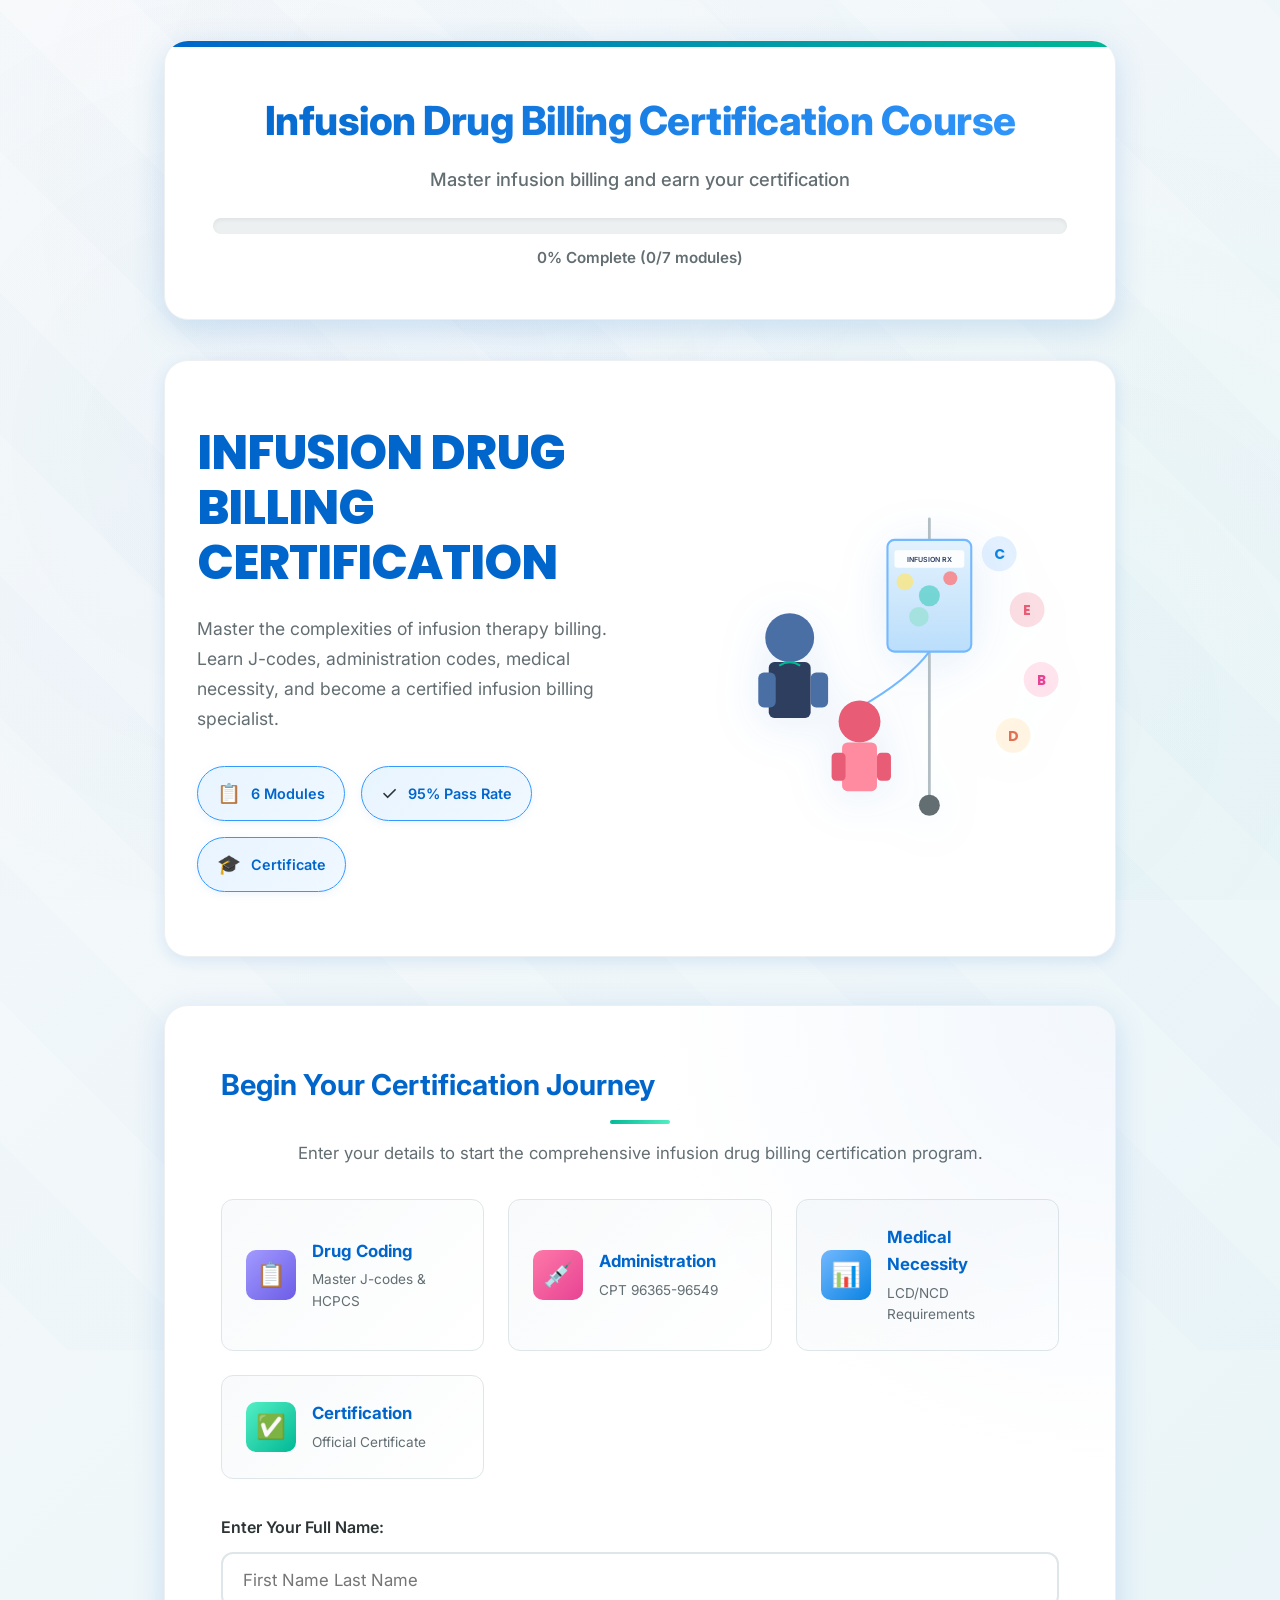
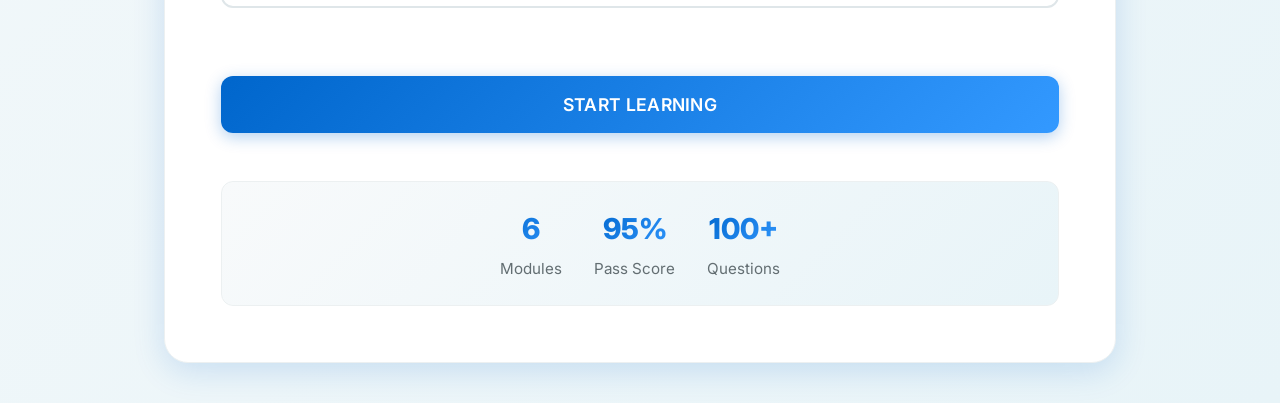
==== commit f4a6bb1f: "Add modern landing page design to course - Added hero section with SVG illustration - Included cours" ====
--- a/index.html
+++ b/index.html
@@ -6,7 +6,7 @@
     <title>Infusion Drug Billing Certification Course</title>
     <link rel="preconnect" href="https://fonts.googleapis.com">
     <link rel="preconnect" href="https://fonts.gstatic.com" crossorigin>
-    <link href="https://fonts.googleapis.com/css2?family=Inter:wght@400;500;600;700;800&display=swap" rel="stylesheet">
+    <link href="https://fonts.googleapis.com/css2?family=Inter:wght@400;500;600;700;800&family=Poppins:wght@600;700;800&display=swap" rel="stylesheet">
     <link rel="stylesheet" href="course.css">
 </head>
 <body>
@@ -23,19 +23,130 @@
 
         <!-- Welcome Screen -->
         <div id="welcomeScreen" class="screen active">
-            <div class="welcome-card">
-                <h2>Welcome to Infusion Drug Billing Certification</h2>
-                <p>This comprehensive course will teach you everything you need to know about infusion drug billing.</p>
-
-                <div class="course-info">
-                    <h3>Course Structure:</h3>
-                    <ul>
-                        <li>6 Learning Modules with quizzes (10 questions each)</li>
-                        <li>1 Final Comprehensive Exam (20 questions)</li>
-                        <li>95% passing score required for each quiz</li>
-                        <li>Unlimited attempts allowed</li>
-                        <li>Certificate upon completion</li>
-                    </ul>
+            <div class="landing-hero">
+                <div class="hero-content">
+                    <h1 class="hero-title">INFUSION DRUG<br>BILLING CERTIFICATION</h1>
+                    <p class="hero-subtitle">Master the complexities of infusion therapy billing. Learn J-codes, administration codes, medical necessity, and become a certified infusion billing specialist.</p>
+
+                    <div class="course-highlights">
+                        <div class="highlight-badge">
+                            <span class="badge-icon">📋</span>
+                            <span class="badge-text">6 Modules</span>
+                        </div>
+                        <div class="highlight-badge">
+                            <span class="badge-icon">✓</span>
+                            <span class="badge-text">95% Pass Rate</span>
+                        </div>
+                        <div class="highlight-badge">
+                            <span class="badge-icon">🎓</span>
+                            <span class="badge-text">Certificate</span>
+                        </div>
+                    </div>
+                </div>
+
+                <div class="hero-illustration">
+                    <!-- SVG Illustration -->
+                    <svg class="iv-illustration" viewBox="0 0 600 500" xmlns="http://www.w3.org/2000/svg">
+                        <!-- IV Bag -->
+                        <defs>
+                            <linearGradient id="ivBagGradient" x1="0%" y1="0%" x2="0%" y2="100%">
+                                <stop offset="0%" style="stop-color:#E3F2FD;stop-opacity:1" />
+                                <stop offset="100%" style="stop-color:#BBDEFB;stop-opacity:1" />
+                            </linearGradient>
+                        </defs>
+
+                        <!-- IV Pole -->
+                        <line x1="380" y1="50" x2="380" y2="450" stroke="#B2BEC3" stroke-width="4" stroke-linecap="round"/>
+                        <circle cx="380" cy="460" r="15" fill="#636E72"/>
+
+                        <!-- IV Bag -->
+                        <rect x="320" y="80" width="120" height="160" rx="10" fill="url(#ivBagGradient)" stroke="#74B9FF" stroke-width="3"/>
+
+                        <!-- Liquid in bag -->
+                        <circle cx="345" cy="140" r="12" fill="#FFE66D" opacity="0.7"/>
+                        <circle cx="380" cy="160" r="15" fill="#4ECDC4" opacity="0.7"/>
+                        <circle cx="410" cy="135" r="10" fill="#FF6B6B" opacity="0.7"/>
+                        <circle cx="365" cy="190" r="14" fill="#95E1D3" opacity="0.7"/>
+
+                        <!-- IV Label -->
+                        <rect x="330" y="95" width="100" height="25" rx="4" fill="white" opacity="0.9"/>
+                        <text x="380" y="111" font-family="Inter" font-size="10" font-weight="600" text-anchor="middle" fill="#2D3E5F">INFUSION RX</text>
+
+                        <!-- IV Tube -->
+                        <path d="M 380 240 Q 350 280, 280 320" stroke="#74B9FF" stroke-width="3" fill="none"/>
+
+                        <!-- Medical Professional -->
+                        <circle cx="180" cy="220" r="35" fill="#4A6FA5"/>
+                        <rect x="150" y="255" width="60" height="80" rx="8" fill="#2D3E5F"/>
+                        <rect x="135" y="270" width="25" height="50" rx="8" fill="#4A6FA5"/>
+                        <rect x="210" y="270" width="25" height="50" rx="8" fill="#4A6FA5"/>
+
+                        <!-- Stethoscope -->
+                        <path d="M 165 260 Q 180 250, 195 260" stroke="#00B894" stroke-width="3" fill="none"/>
+
+                        <!-- Patient -->
+                        <circle cx="280" cy="340" r="30" fill="#E85D75"/>
+                        <rect x="255" y="370" width="50" height="70" rx="8" fill="#FF8BA0"/>
+                        <rect x="240" y="385" width="20" height="40" rx="6" fill="#E85D75"/>
+                        <rect x="305" y="385" width="20" height="40" rx="6" fill="#E85D75"/>
+
+                        <!-- Vitamin Icons -->
+                        <g transform="translate(480, 100)">
+                            <circle cx="0" cy="0" r="25" fill="#74B9FF" opacity="0.2"/>
+                            <text x="0" y="8" font-family="Poppins" font-size="20" font-weight="700" text-anchor="middle" fill="#0984E3">C</text>
+                        </g>
+
+                        <g transform="translate(520, 180)">
+                            <circle cx="0" cy="0" r="25" fill="#E85D75" opacity="0.2"/>
+                            <text x="0" y="8" font-family="Poppins" font-size="20" font-weight="700" text-anchor="middle" fill="#E85D75">E</text>
+                        </g>
+
+                        <g transform="translate(540, 280)">
+                            <circle cx="0" cy="0" r="25" fill="#FD79A8" opacity="0.2"/>
+                            <text x="0" y="8" font-family="Poppins" font-size="20" font-weight="700" text-anchor="middle" fill="#E84393">B</text>
+                        </g>
+
+                        <g transform="translate(500, 360)">
+                            <circle cx="0" cy="0" r="25" fill="#FDCB6E" opacity="0.2"/>
+                            <text x="0" y="8" font-family="Poppins" font-size="20" font-weight="700" text-anchor="middle" fill="#E17055">D</text>
+                        </g>
+                    </svg>
+                </div>
+            </div>
+
+            <div class="welcome-card modern">
+                <h2>Begin Your Certification Journey</h2>
+                <p>Enter your details to start the comprehensive infusion drug billing certification program.</p>
+
+                <div class="course-features-grid">
+                    <div class="feature-item">
+                        <div class="feature-icon purple">📋</div>
+                        <div class="feature-text">
+                            <h4>Drug Coding</h4>
+                            <p>Master J-codes & HCPCS</p>
+                        </div>
+                    </div>
+                    <div class="feature-item">
+                        <div class="feature-icon pink">💉</div>
+                        <div class="feature-text">
+                            <h4>Administration</h4>
+                            <p>CPT 96365-96549</p>
+                        </div>
+                    </div>
+                    <div class="feature-item">
+                        <div class="feature-icon blue">📊</div>
+                        <div class="feature-text">
+                            <h4>Medical Necessity</h4>
+                            <p>LCD/NCD Requirements</p>
+                        </div>
+                    </div>
+                    <div class="feature-item">
+                        <div class="feature-icon green">✅</div>
+                        <div class="feature-text">
+                            <h4>Certification</h4>
+                            <p>Official Certificate</p>
+                        </div>
+                    </div>
                 </div>
 
                 <div class="input-group">
@@ -43,7 +154,19 @@
                     <input type="text" id="studentName" placeholder="First Name Last Name" required>
                 </div>
 
-                <button class="btn btn-primary" onclick="startCourse()">Start Course</button>
+                <button class="btn btn-primary btn-large" onclick="startCourse()">START LEARNING</button>
+
+                <div class="course-stats">
+                    <div class="stat">
+                        <strong>6</strong> Modules
+                    </div>
+                    <div class="stat">
+                        <strong>95%</strong> Pass Score
+                    </div>
+                    <div class="stat">
+                        <strong>100+</strong> Questions
+                    </div>
+                </div>
             </div>
         </div>
 
--- a/course.css
+++ b/course.css
@@ -1043,8 +1043,245 @@
     margin-top: 32px;
 }
 
+/* Landing Hero Section */
+.landing-hero {
+    display: grid;
+    grid-template-columns: 1fr 1fr;
+    gap: 3rem;
+    align-items: center;
+    margin-bottom: 3rem;
+    padding: 2rem;
+    background: var(--bg-secondary);
+    border-radius: 24px;
+    box-shadow: var(--shadow-md);
+    border: 1px solid var(--border-light);
+}
+
+.hero-content {
+    padding: 2rem 0;
+}
+
+.hero-title {
+    font-family: 'Poppins', 'Inter', sans-serif;
+    font-size: 3rem;
+    font-weight: 800;
+    color: var(--primary);
+    line-height: 1.15;
+    margin-bottom: 1.5rem;
+    letter-spacing: -0.02em;
+    animation: fadeIn 0.8s ease;
+}
+
+.hero-subtitle {
+    font-size: 1.1rem;
+    color: var(--text-secondary);
+    line-height: 1.7;
+    margin-bottom: 2rem;
+    animation: fadeIn 1s ease;
+}
+
+.course-highlights {
+    display: flex;
+    gap: 1rem;
+    flex-wrap: wrap;
+    animation: fadeIn 1.2s ease;
+}
+
+.highlight-badge {
+    display: flex;
+    align-items: center;
+    gap: 0.6rem;
+    padding: 0.7rem 1.2rem;
+    background: linear-gradient(135deg, #E8F4FF 0%, #F0F8FF 100%);
+    border-radius: 50px;
+    border: 1px solid var(--primary-light);
+    box-shadow: var(--shadow-sm);
+    transition: all var(--transition-normal);
+}
+
+.highlight-badge:hover {
+    transform: translateY(-3px);
+    box-shadow: var(--shadow-md);
+}
+
+.badge-icon {
+    font-size: 1.2rem;
+}
+
+.badge-text {
+    font-size: 0.9rem;
+    font-weight: 600;
+    color: var(--primary);
+}
+
+.hero-illustration {
+    display: flex;
+    align-items: center;
+    justify-content: center;
+    animation: fadeIn 1s ease;
+}
+
+.iv-illustration {
+    width: 100%;
+    max-width: 500px;
+    height: auto;
+    filter: drop-shadow(0 8px 24px rgba(0, 102, 204, 0.1));
+}
+
+/* Modern Welcome Card */
+.welcome-card.modern {
+    margin-top: 2rem;
+}
+
+.welcome-card.modern h2 {
+    font-size: 1.8rem;
+    margin-bottom: 1rem;
+}
+
+.welcome-card.modern > p {
+    color: var(--text-secondary);
+    font-size: 1.05rem;
+    margin-bottom: 2rem;
+    text-align: center;
+}
+
+.course-features-grid {
+    display: grid;
+    grid-template-columns: repeat(auto-fit, minmax(200px, 1fr));
+    gap: 1.5rem;
+    margin: 2rem 0;
+}
+
+.feature-item {
+    display: flex;
+    align-items: center;
+    gap: 1rem;
+    padding: 1.5rem;
+    background: linear-gradient(135deg, #F8FAFB 0%, #FFFFFF 100%);
+    border-radius: 12px;
+    border: 1px solid var(--border);
+    transition: all var(--transition-normal);
+    animation: fadeIn 0.6s ease backwards;
+}
+
+.feature-item:nth-child(1) { animation-delay: 0.1s; }
+.feature-item:nth-child(2) { animation-delay: 0.2s; }
+.feature-item:nth-child(3) { animation-delay: 0.3s; }
+.feature-item:nth-child(4) { animation-delay: 0.4s; }
+
+.feature-item:hover {
+    transform: translateY(-5px);
+    box-shadow: var(--shadow-md);
+    border-color: var(--primary-light);
+}
+
+.feature-icon {
+    width: 50px;
+    height: 50px;
+    min-width: 50px;
+    border-radius: 10px;
+    display: flex;
+    align-items: center;
+    justify-content: center;
+    font-size: 1.5rem;
+}
+
+.feature-icon.purple {
+    background: linear-gradient(135deg, #A29BFE 0%, #6C5CE7 100%);
+}
+
+.feature-icon.pink {
+    background: linear-gradient(135deg, #FD79A8 0%, #E84393 100%);
+}
+
+.feature-icon.blue {
+    background: linear-gradient(135deg, #74B9FF 0%, #0984E3 100%);
+}
+
+.feature-icon.green {
+    background: linear-gradient(135deg, #55EFC4 0%, #00B894 100%);
+}
+
+.feature-text {
+    flex: 1;
+}
+
+.feature-text h4 {
+    font-size: 1.05rem;
+    font-weight: 700;
+    color: var(--primary);
+    margin-bottom: 0.3rem;
+}
+
+.feature-text p {
+    font-size: 0.85rem;
+    color: var(--text-secondary);
+    margin: 0;
+}
+
+.btn-large {
+    padding: 18px 48px;
+    font-size: 1.1rem;
+    width: 100%;
+    margin: 2rem 0 1.5rem;
+}
+
+.course-stats {
+    display: flex;
+    justify-content: center;
+    gap: 2rem;
+    padding: 1.5rem;
+    background: linear-gradient(135deg, #F8FAFB 0%, #E8F4F8 100%);
+    border-radius: 12px;
+    margin-top: 1.5rem;
+    border: 1px solid var(--border-light);
+}
+
+.stat {
+    text-align: center;
+    color: var(--text-secondary);
+    font-size: 0.95rem;
+}
+
+.stat strong {
+    display: block;
+    font-size: 1.8rem;
+    font-weight: 800;
+    background: var(--gradient-primary);
+    -webkit-background-clip: text;
+    -webkit-text-fill-color: transparent;
+    background-clip: text;
+    margin-bottom: 0.3rem;
+}
+
 /* Responsive Design */
 @media (max-width: 768px) {
+    .landing-hero {
+        grid-template-columns: 1fr;
+        gap: 2rem;
+        padding: 1.5rem;
+    }
+
+    .hero-title {
+        font-size: 2rem;
+    }
+
+    .hero-subtitle {
+        font-size: 1rem;
+    }
+
+    .hero-illustration {
+        order: -1;
+    }
+
+    .course-features-grid {
+        grid-template-columns: 1fr;
+    }
+
+    .course-stats {
+        flex-direction: column;
+        gap: 1rem;
+    }
     .container {
         padding: 24px 16px;
     }
@@ -1131,4 +1368,13 @@
     .score-display {
         font-size: 2.8rem;
     }
-}
+
+    .hero-title {
+        font-size: 1.6rem;
+    }
+
+    .feature-item {
+        flex-direction: column;
+        text-align: center;
+    }
+}
